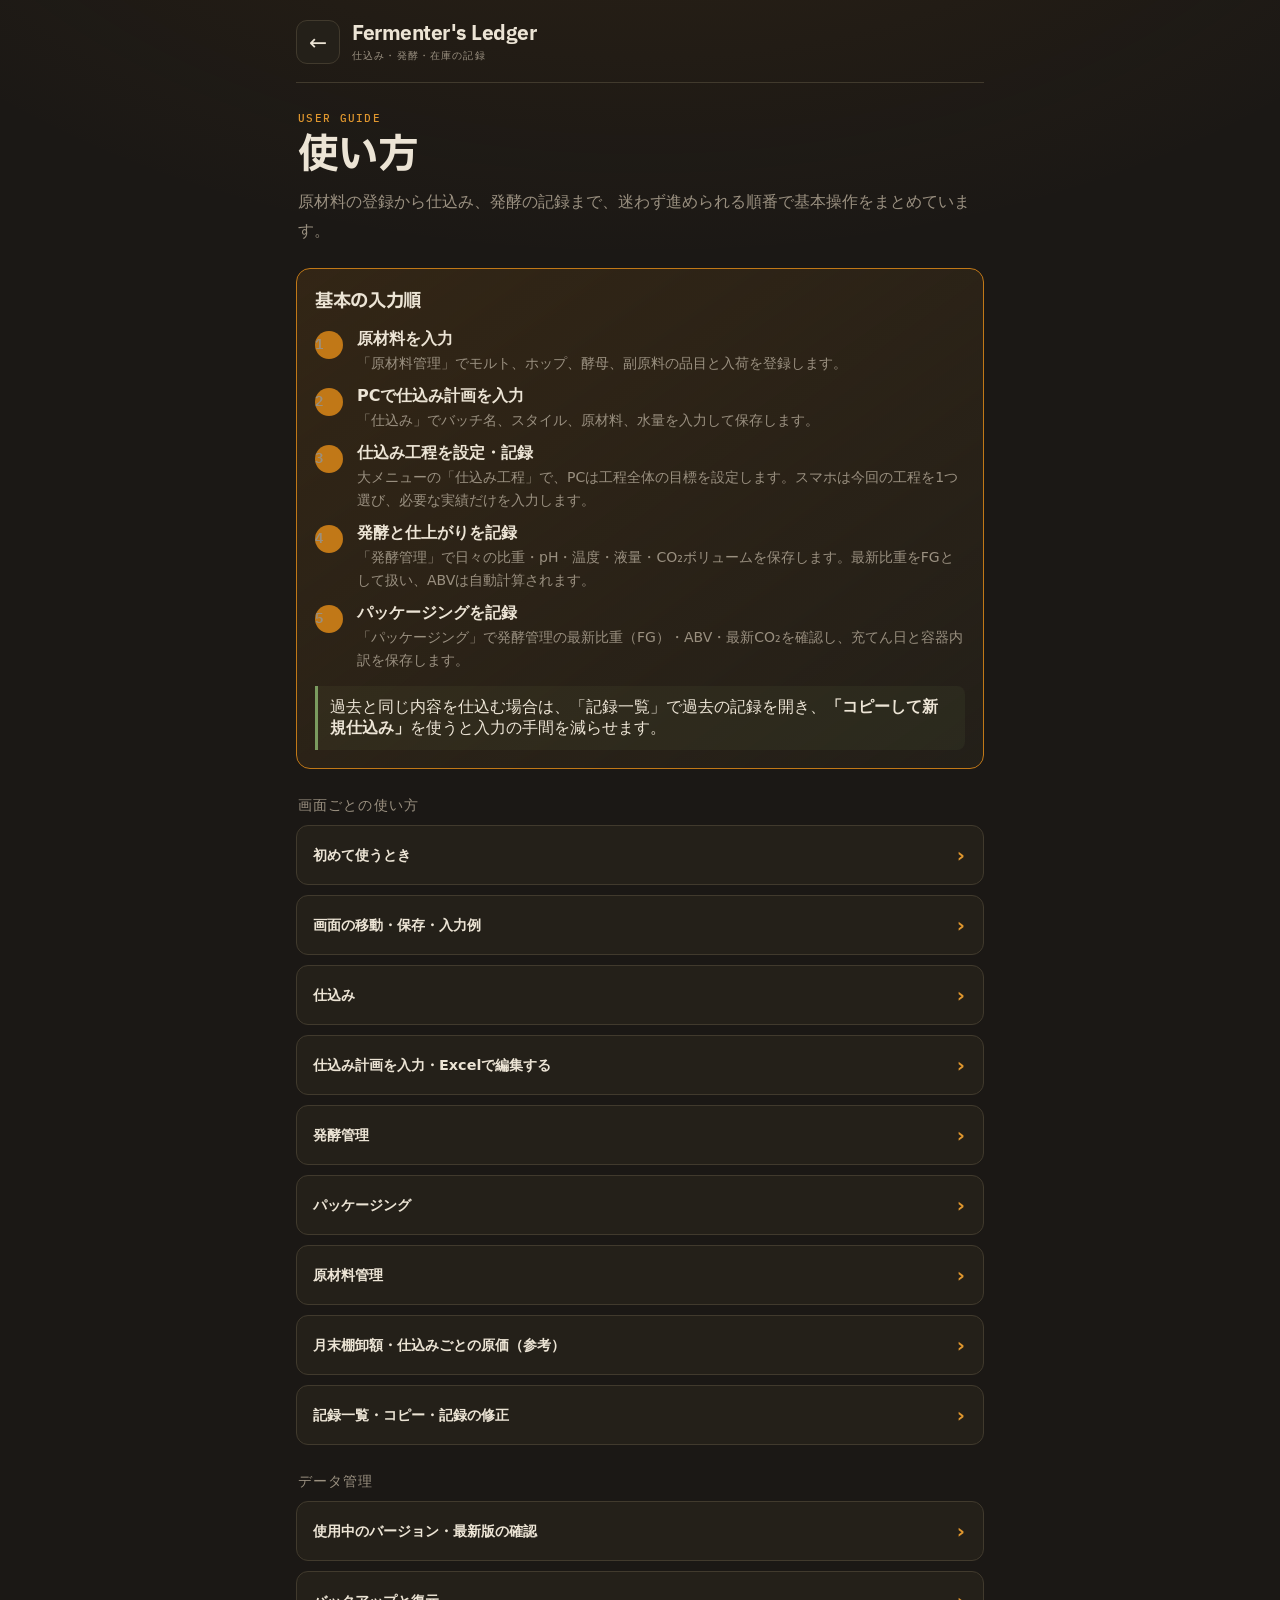
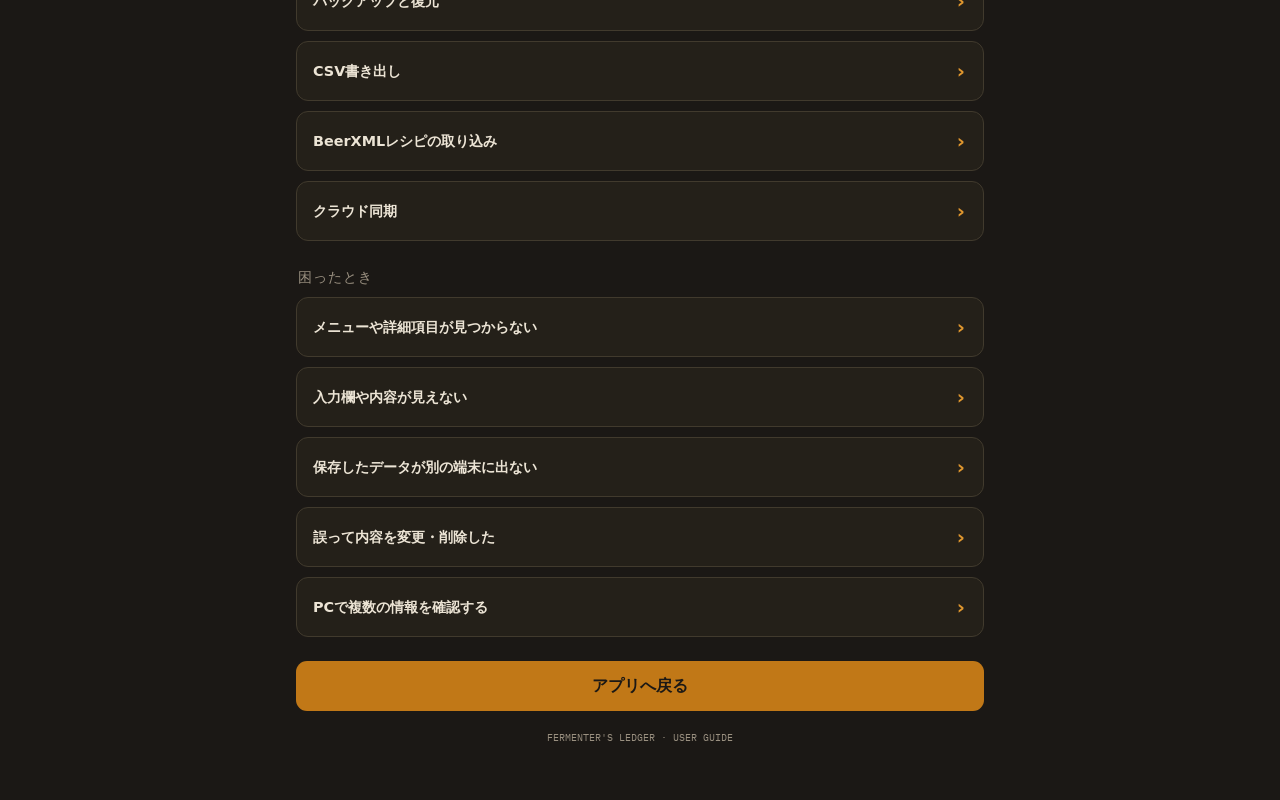
==== help.html @ 010d3d32 "Polish tank status list layout" ====
<!DOCTYPE html>
<html lang="ja">
<head>
<meta charset="UTF-8">
<meta name="viewport" content="width=device-width, initial-scale=1.0, viewport-fit=cover">
<meta name="description" content="Fermenter's Ledgerの使い方">
<meta name="theme-color" content="#1b1815">
<meta name="apple-mobile-web-app-capable" content="yes">
<meta name="apple-mobile-web-app-status-bar-style" content="black-translucent">
<title>使い方｜Fermenter's Ledger</title>
<link rel="manifest" href="manifest.webmanifest">
<link rel="icon" href="app-icon.svg" type="image/svg+xml">
<link rel="preconnect" href="https://fonts.googleapis.com">
<link href="https://fonts.googleapis.com/css2?family=IBM+Plex+Sans+JP:wght@400;500;600;700&family=IBM+Plex+Mono:wght@400;500;600&display=swap" rel="stylesheet">
<style>
:root{--bg:#1b1815;--surface:#242019;--surface-2:#2d2820;--border:#413a2d;--copper:#c17817;--copper-bright:#e0972e;--hop:#7a9b5f;--text:#ece4d5;--muted:#9a9080;}
*{box-sizing:border-box}html{scroll-behavior:smooth;color-scheme:dark}html,body{margin:0;min-height:100%;background:var(--bg);color:var(--text);font-family:'IBM Plex Sans JP',sans-serif;-webkit-font-smoothing:antialiased}body{background:radial-gradient(ellipse 900px 500px at 50% -10%,rgba(193,120,23,.1),transparent),var(--bg)}
.wrap{max-width:720px;margin:0 auto;padding:calc(16px + env(safe-area-inset-top)) 16px calc(56px + env(safe-area-inset-bottom))}
.topbar{display:flex;align-items:center;gap:12px;padding:4px 0 18px;border-bottom:1px solid var(--border)}
.back{width:44px;height:44px;flex:none;border:1px solid var(--border);border-radius:11px;background:var(--surface);color:var(--text);text-decoration:none;font-size:1.35rem;display:flex;align-items:center;justify-content:center}.back:hover{border-color:var(--copper);color:var(--copper-bright)}
.brand{min-width:0}.brand strong{display:block;font:700 1.25rem/1.2 'IBM Plex Sans JP',sans-serif;letter-spacing:-.025em}.brand span{display:block;margin-top:3px;color:var(--muted);font-size:.65rem;letter-spacing:.11em}
.hero{padding:28px 2px 22px}.eyebrow{color:var(--copper-bright);font:500 .68rem 'IBM Plex Mono',monospace;letter-spacing:.12em}.hero h1{margin:8px 0 8px;font:700 clamp(1.8rem,7vw,2.55rem)/1.15 'IBM Plex Sans JP',sans-serif;letter-spacing:-.03em}.hero p{margin:0;color:var(--muted);font-size:.86rem;line-height:1.8}
.quick{margin-bottom:20px;padding:18px;border:1px solid var(--copper);border-radius:14px;background:linear-gradient(145deg,rgba(193,120,23,.14),rgba(36,32,25,.9))}.quick h2{margin:0 0 14px;font:700 1.15rem 'IBM Plex Sans JP',sans-serif;letter-spacing:-.02em}.steps{display:grid;gap:11px}.step{display:grid;grid-template-columns:32px 1fr;gap:10px;align-items:start}.step-num{width:28px;height:28px;border-radius:50%;background:var(--copper);color:var(--bg);font:600 .78rem 'IBM Plex Mono',monospace;display:flex;align-items:center;justify-content:center}.step strong{display:block;font-size:.83rem}.step span{display:block;margin-top:2px;color:var(--muted);font-size:.74rem;line-height:1.65}
.section-label{margin:28px 2px 10px;color:var(--muted);font-size:.7rem;letter-spacing:.08em}
details{margin-bottom:10px;border:1px solid var(--border);border-radius:12px;background:var(--surface);overflow:hidden}summary{min-height:58px;padding:14px 48px 14px 16px;position:relative;cursor:pointer;list-style:none;font-weight:600;font-size:.9rem;display:flex;align-items:center}summary::-webkit-details-marker{display:none}summary::after{content:'›';position:absolute;right:18px;color:var(--copper-bright);font-size:1.25rem;transition:transform .15s}details[open] summary::after{transform:rotate(90deg)}details[open] summary{border-bottom:1px solid var(--border);background:var(--surface-2)}
.content{padding:16px;color:var(--muted);font-size:.79rem;line-height:1.85}.content p{margin:0 0 12px}.content p:last-child{margin-bottom:0}.content ol,.content ul{margin:0;padding-left:1.35rem}.content li+li{margin-top:7px}.content strong{color:var(--text);font-weight:500}.note{margin-top:14px;padding:11px 12px;border-left:3px solid var(--hop);border-radius:0 8px 8px 0;background:rgba(122,155,95,.08)}
.faq-q{color:var(--text);font-weight:500}.home{margin-top:24px;min-height:50px;border-radius:11px;background:var(--copper);color:var(--bg);font-weight:600;text-decoration:none;display:flex;align-items:center;justify-content:center}.home:hover{background:var(--copper-bright)}
.footer{margin-top:20px;text-align:center;color:var(--muted);font:.64rem 'IBM Plex Mono',monospace}
body.embedded .topbar,body.embedded .home,body.embedded .footer{display:none}
body.embedded .wrap{padding-top:18px}
html.embedded{scrollbar-width:none}
html.embedded::-webkit-scrollbar{display:none}
a:focus-visible,summary:focus-visible{outline:3px solid rgba(240,173,78,.55);outline-offset:2px}@media(max-width:480px){.wrap{padding-left:13px;padding-right:13px}.hero{padding-top:23px}.content{font-size:.78rem}}
</style>
<style>
body{font-family:system-ui,-apple-system,BlinkMacSystemFont,"Segoe UI",sans-serif;}
.content{font-size:1rem;line-height:1.8;}.hero p,.step strong{font-size:1rem;}.step span{font-size:.875rem;}.section-label{font-size:.875rem;}
@media(max-width:480px){.content{font-size:1rem;}}
</style>
</head>
<body>
<main class="wrap">
  <header class="topbar">
    <a class="back" href="./" aria-label="アプリへ戻る">←</a>
    <div class="brand"><strong>Fermenter's Ledger</strong><span>仕込み・発酵・在庫の記録</span></div>
  </header>

  <section class="hero">
    <div class="eyebrow">USER GUIDE</div>
    <h1>使い方</h1>
    <p>原材料の登録から仕込み、発酵の記録まで、迷わず進められる順番で基本操作をまとめています。</p>
  </section>

  <section class="quick" aria-labelledby="quick-title">
    <h2 id="quick-title">基本の入力順</h2>
    <div class="steps">
      <div class="step"><span class="step-num">1</span><div><strong>原材料を入力</strong><span>「原材料管理」でモルト、ホップ、酵母、副原料の品目と入荷を登録します。</span></div></div>
      <div class="step"><span class="step-num">2</span><div><strong>PCで仕込み計画を入力</strong><span>「仕込み」でバッチ名、スタイル、原材料、水量を入力して保存します。</span></div></div>
      <div class="step"><span class="step-num">3</span><div><strong>仕込み工程を設定・記録</strong><span>大メニューの「仕込み工程」で、PCは工程全体の目標を設定します。スマホは今回の工程を1つ選び、必要な実績だけを入力します。</span></div></div>
      <div class="step"><span class="step-num">4</span><div><strong>発酵と仕上がりを記録</strong><span>「発酵管理」で日々の比重・pH・温度・液量・CO₂ボリュームを保存します。最新比重をFGとして扱い、ABVは自動計算されます。</span></div></div>
      <div class="step"><span class="step-num">5</span><div><strong>パッケージングを記録</strong><span>「パッケージング」で発酵管理の最新比重（FG）・ABV・最新CO₂を確認し、充てん日と容器内訳を保存します。</span></div></div>
    </div>
    <div class="note">過去と同じ内容を仕込む場合は、「記録一覧」で過去の記録を開き、<strong>「コピーして新規仕込み」</strong>を使うと入力の手間を減らせます。</div>
  </section>

  <div class="section-label">画面ごとの使い方</div>
  <details>
    <summary>初めて使うとき</summary>
    <div class="content"><p>仕込みと原材料がどちらも未登録の場合、最初の原材料管理画面に「仕込みを登録する／原材料を登録する／BeerXMLを取り込む」の案内を表示します。「原材料を登録する」を選んだら、モルト・ホップなどの分類を開き、品目を追加してください。</p><p>案内を閉じた後も、仕込みタブ・原材料管理・☰メニューから同じ操作ができます。案内の表示設定はこのブラウザーだけに保存します。最初の画面は原材料管理です。</p><div class="note">在庫と連携した仕込みを保存するだけでは、在庫は減りません。「在庫から消費を記録」で使用量を差し引きます。</div></div>
  </details>
  <details>
    <summary>画面の移動・保存・入力例</summary>
    <div class="content"><p>画面上部に現在の画面名を表示します。スマホでは下部タブから移動し、PCでは上部タブを使います。原材料管理の「表示する内容」から、品目別・在庫一覧・受払一覧を選びます。品目別は4分類の表を開いた状態で表示します。</p><p>仕込み計画は「保存」で確定します。発酵とパッケージングはそれぞれの専用画面で保存します。入力を変更したときだけ上部に未保存の案内を表示します。端末への保存とクラウド同期は別なので、☰の同期状態も確認してください。</p><p>数値欄の灰色表示は入力例です。直接入力するか、＋／−で調整してください。項目名と単位を確認し、必要に応じてキーボードを閉じて操作してください。</p></div>
  </details>
  <details>
    <summary>仕込み</summary>
    <div class="content"><p><strong>基本メニュー：</strong>「原材料管理・仕込み・仕込み工程・発酵管理・記録一覧」の5つです。「パッケージング」は、☰→「表示するメニュー」で必要なときだけ追加できます。表示設定はブラウザーごとに記憶します。</p></div>
    <div class="content"><p><strong>計画と現場入力を分離：</strong>「仕込み」ではバッチの基本情報、原材料、水量を入力します。工程目標と現場の実績は、保存後に大メニューの「仕込み工程」で管理します。</p></div>
    <div class="content">
      <ol><li>画面上部の「バッチ名」を入力します。その下に仕込み計画が直接表示されます。</li><li>「仕込み計画」で、スタイル、日付、担当者、設備、仕上がり目標、水量、モルト、ホップ、酵母、副原料の順に入力します。バッチ番号は「履歴から採番」で次の番号を入れた後、自由に修正できます。</li><li>最下段の「保存」を押します。</li><li>大メニューの「仕込み工程」を開き、保存した仕込みを選んで工程目標と実績を管理します。</li></ol>
      <div class="note">灰色の数値は入力例です。＋／−を押すと、その数値を起点に増減します。直接入力すると入力例は消えます。</div>
      <p><strong>スタイルの参考値：</strong>スタイルを一覧から選ぶと、日本地ビール協会の2024年4月ガイドラインにあるOG・FG・ABV・IBU・SRMの範囲を表示します。その直下に今回の目標OG・FG・ABV・IBU・SRMが並びます。参考範囲が入力欄を自動変更することはありません。スタイルの説明と公式ガイドへのリンクは、参考値の横にある「?」を押すと表示されます。</p><p><strong>入力のクリア：</strong>「今回の目標以下をクリア」は、選択中のスタイルとバッチ名を残し、今回の目標・実績・設備・水量・原材料の入力を空にします。保存前であれば、直後に表示される「クリアを取り消す」で元へ戻せます。クリア後に別の入力を始めると、取り消しはできなくなります。</p><p><strong>目標値：</strong>目標ABVは目標OGと目標FGから、目標IBUはホップの重さ・α酸・投入時期・予定仕込み量・目標OGから自動計算します。IBUはTinseth式による概算です。目標SRMはSRM 1〜40から選ぶか、自由入力できます。</p>
    </div>
  </details>
  <details>
    <summary>仕込み計画を入力・Excelで編集する</summary>
    <div class="content"><p><strong>予定量の単位：</strong>モルトは「重さ（kg）」、ホップと副原料は「重さ（g）」へ数字だけ入力します。別の単位を選ぶ欄はありません。酵母の使用量もgです。</p></div>
    <div class="content"><ol><li>「仕込み」を開き、バッチ名とその下に直接表示される仕込み計画を入力して保存します。既存記録は、記録一覧→対象バッチ→「編集」から開きます。</li><li>PCで「仕込み工程」を開き、対象バッチを選びます。糖化温度・糖化時間・煮沸時間などの工程目標を入力します。</li><li>必要な工程は「＋ 工程を追加」で増やし、矢印で順番を変更して「工程目標を保存」を押します。</li></ol><p><strong>原材料：</strong>モルト・ホップ・酵母・副原料の順に並べます。PCでは入力欄と操作を横1行にした省スペースの表、スマートフォンでは同じ項目をカードで表示します。在庫選択肢は品目名だけを表示します。酵母の使用量と在庫はg単位で管理します。</p><p><strong>スマホの工程入力：</strong>「仕込み工程」で「今回入力する工程」を1つ選びます。実績入力画面にもその工程の目標を表示し、温度・比重・pH・液量のうち、その工程に対応する項目だけ入力できます。測定日と測定時刻には入力画面を開いた日時が自動で入りますが、実際の測定日時に自由に変更できます。保存すると次の工程の入力画面へ進み、最終工程では閉じます。メモも記録でき、同じ工程を複数回測定できます。</p><p><strong>Excelで編集する：</strong>右上の☰→「仕込み計画（Excel）」から書き出し・読み込みを行います。入力中の仕込み、または前回選択した仕込みの、基本計画・原材料／水・仕込み工程・管理情報の4シートを書き出します。糖化温度・糖化時間・煮沸時間は仕込み工程シートへ入力します。読み込み時は既存記録を上書きせず、新しい仕込みの下書きとして開きます。</p><p><strong>1回目／2回目：</strong>通常は「重さ」「糖化用水」「スパージ水」だけを表示します。同じ発酵タンクへまとめるため2回に分けて仕込むときだけ、「2回に分けて仕込み」をオンにして1回目・2回目の欄を表示します。</p><p><strong>保存後：</strong>記録詳細の「保存した仕込み計画を見る」で確認できます。計画・工程目標・工程実績はJSONバックアップとクラウド同期に含まれます。</p></div>
  </details>
  <details>
    <summary>発酵管理</summary>
    <div class="content"><p>画面上部の「対象バッチ」で仕込みを選ぶと、仕込み計画のタンク名を表示します。「＋ 測定を追加」から、日々の比重・pH・温度・液量（L）・CO₂ボリュームを測定日ごとに追加します。測定履歴は「新しい日付が上」「古い日付が上」を選択でき、初期値は新しい日付が上です。PCでは要約と測定履歴を横1行の一覧表として表示します。最初の測定日が発酵開始日になり、最新の比重をFGとして扱います。ABVはOGと最新比重から自動計算され、FG・ABV・最新CO₂はパッケージング画面へ引き継がれます。</p><p><strong>発酵タンクステータス：</strong>FV1〜FV8は最初から表示され、任意名のタンクも追加できます。水洗い・アルカリ洗浄・リンス・殺菌について、完了、日付、担当者を入力します。殺菌は「熱湯」「殺菌剤」を選びます。4工程がすべて揃ったタンクだけが自動で「充てん可能」になります。操作後は「タンク状態を保存」を押してください。</p><div class="note">温度・比重・pH・液量・CO₂ボリュームは、数値の左右にある＋／−で調整できます。ボタンを押し続けると連続して変化します。最後に「発酵記録を保存する」を押してください。</div></div>
  </details>
  <details>
    <summary>パッケージング</summary>
    <div class="content"><p>☰→「表示するメニュー」でパッケージングを表示します。対象バッチを選ぶと、<strong>発酵管理からの参照値</strong>として搬出元タンクとその状態、FG・ABV・CO₂ボリュームを読み取り専用で表示します。</p><p>パッケージング日と、瓶・缶・樽などの容器サイズ・数量を入力します。PCでは容器1種類を横1行の一覧表にし、行ごとの充てん量（L）も自動表示します。スマートフォンでは同じ項目を押しやすいカードで表示します。合計容量と欠減・移出を除いた量も自動計算されます。FGなどを直す場合は発酵管理へ戻って修正してください。</p></div>
  </details>
  <details>
    <summary>原材料管理</summary>
    <div class="content">
      <p>アプリを開いたとき最初に表示される画面です。モルト、ホップ、酵母、副原料の4分類をアイコン付きで管理します。酵母在庫の単位はgに固定しています。</p>
      <ol><li>管理したい分類を押して開きます。</li><li>「品目を追加」から原材料名と単位を登録します。メーカー・ロット番号は任意です。</li><li>「＋ 入荷を記録」で入荷日、数量、仕入れ先、金額を入力します。仕込みで使った量は仕込み側で在庫連携して記録します。</li></ol>
      <p><strong>メーカー・ロット：</strong>同じ原材料でもメーカーやロットが違う場合は別品目を登録します。仕込みの在庫選択肢は見やすさを優先して品目名だけを表示します。「メーカー・ロット」ボタンでは、その品目全体の情報を訂正できます。異なるロットの追加や分割には使わないでください。</p>
      <p><strong>表示切り替え：</strong>「表示する内容」から、品目別・在庫一覧・受払一覧を1つ選びます。品目別も4分類の中を表形式で表示し、PCでは横幅を使って一覧できます。スマートフォンでは表を横にスクロールできます。</p><p><strong>並び順：</strong>品目別・在庫一覧・仕込みの在庫選択肢は使用頻度順が基本です。「在庫から消費を記録」済みの異なる仕込み数で数えます。「名前順」への切り替えもできます。受払一覧は日付順のままです。</p>
      <p><strong>入荷の訂正：</strong>受払一覧の「入荷を訂正」、または品目の「履歴を見る」→「訂正」から、日付・数量・仕入れ先・金額を直せます。理由を入力し、現在庫の変化を確認して保存してください。訂正前後の内容は履歴に残ります。消費や棚卸調整の記録自体は変更しません。過去の数量を直すと現在庫も変わり、マイナスになる場合は警告します。</p>
      <p>帳簿を書き出す場合は、右上の☰メニューから<strong>「データの書き出し」→「帳簿データ（原材料受渡簿CSV）」</strong>を押します。</p>
      <p><strong>在庫一覧：</strong>原材料画面の「在庫一覧」で全品目の現在庫を確認できます。分類・品目名で絞り込めます。PCでは横幅を広く使い、スマートフォンでは表を横にスクロールできます。</p>
      <p><strong>受払一覧：</strong>入荷・消費・棚卸調整を日付順に表示します。分類・品目名・期間で絞り込めます。残高は品目ごとに期間前の履歴も含めて計算します。同日の表示順は入荷→消費→調整です。</p>
      <p><strong>棚卸調整：</strong>品目または在庫一覧の「棚卸調整」を押し、現在の実在庫と理由を入力します。「調整前 → 実在庫」と差分を確認して保存します。0への調整も可能です。現在の理論在庫との差分だけを本日付で記録し、元の入荷・消費・仕込み記録は変更しません。</p>
      <div class="note">棚卸調整は履歴として残り、クラウド同期・JSONバックアップ・CSVにも含まれます。誤った調整は、正しい実在庫で再度調整してください。過去日付の棚卸調整は対象外です。月末の参考金額は「原材料管理 → 月末棚卸額（参考）」で確認・保存できます。自動保存を有効にした場合は、翌月以降のアプリ起動時などに未保存月を集計します。アプリを閉じたままの定時保存ではありません。後から古い入荷や消費を変更すると現在庫は再計算されますが、保存済みの月末結果は書き換わりません。</div>
    </div>
  </details>
  <details>
    <summary>月末棚卸額・仕込みごとの原価（参考）</summary>
    <div class="content">
      <p><strong>月末棚卸額：</strong>「原材料管理」の在庫表示の下にある「月末棚卸額（参考）」を開き、対象月を選びます。当月は今日までの途中経過です。月末を過ぎた月は、理由を入力して「月末結果を保存」を押します。「保存済みの結果」から過去の保存版を選べます。訂正後の再計算は別の版として保存し、古い結果は残します。</p>
      <p><strong>計算方法：</strong>入荷のたびに（残っている在庫の金額＋今回の入荷金額）÷（残量＋入荷数量）で平均単価を更新します。消費・棚卸増減には、その時点の単価を使います。同日は入荷→消費→棚卸調整の順です。例：10kgを1,000円で入荷し5kg消費、次に10kgを2,000円で入荷すると、残り15kgの単価は約166.67円/kgです。</p>
      <p>金額未入力・不正日付・在庫不足は<strong>未計算</strong>とし、計算できる分だけを小計表示します。0円は金額未入力とは区別します。入荷金額の税込・税抜は自動変換せず、入力額をそのまま使います。会社の会計方法に基づく確定額や、申告書の金額ではありません。</p>
      <p><strong>自動保存：</strong>チェックを有効にした月分から、翌月以降にアプリを開いたときに未保存の月末結果をまとめて作成します。アプリを閉じたまま月末に処理するサーバー機能ではありません。未計算の項目も含めた「要確認」の記録です。起動時点の履歴を使うため、未入力・削除・訂正があると当時の実在庫と異なる場合があります。</p>
      <p><strong>原材料費：</strong>「記録一覧」→仕込みを選択→「原価（参考）」で、在庫消費の数量と消費時点の単価を確認します。未連携・未消費・レシピとの数量不一致は未確定です。原材料費の表示は、後の入荷訂正で再計算されます。</p>
      <p><strong>その他の原価：</strong>同じ画面の「その他の原価を入力・訂正」から、洗浄剤・殺菌剤・ボイラー薬剤・炭酸ガス・水道・電気・燃料・包装費・人件費・水質添加剤などを追加できます。「元の金額 × 割り当てる割合」で、この仕込みに含める額を計算します。例：電気代10,000円の20%＝2,000円。伝票番号と配分の根拠も記録できます。原材料費に含めた費用は重複して追加しないでください。</p>
      <p>複数の仕込みへの割り当ては手動です。同じ請求書の割合が合計100%を超えないよう確認してください。請求書の自動取り込み・全バッチへの自動配分・消耗品在庫の消費処理は行いません。税込・税抜の扱いも原材料費とそろえてください。</p>
      <p><strong>保存と訂正：</strong>費用の入力を確認したらチェックを付け、保存・訂正理由を入力し「内容を確認」→「原価を保存」と進みます。追加費用がない場合も確認チェックを付けられます。金額が空欄の場合は0円とせず未計算とし、確認済みにできません。「行の削除を取り消す」は保存前の削除を戻します。「キャンセル」は編集を破棄します。保存後は変更前後と理由が「その他の原価の変更履歴」に残ります。</p>
      <p><strong>合計の見方：</strong>原材料費・その他の原価・登録範囲の合計を表示します。未計算や未確認がある間は「小計・未確定」です。1Lあたりは登録バッチサイズで割った参考値で、実際の製品歩留まりは反映しません。未登録費用は含まず、会計・申告用の確定原価ではありません。</p>
      <p><strong>原価明細CSV：</strong>☰→「データの書き出し」→「原価明細CSV（全仕込み）」で、原材料・消耗品・手入力費用を1明細ずつ行に分けて出力します。1件だけなら「記録一覧」→対象記録→「原価（参考）」→「この仕込みの原価明細CSV」です。消耗品は保存時の単価・使用量・参考額、手入力費用は元の金額・配分率・参考額を別々の列で確認できます。原材料は消費時点の移動平均単価を使い、未計算は金額を空欄にして理由を表示します。合計額は重複集計を避けるため明細に繰り返さず、従来の「仕込み別原価参考額CSV」で確認してください。原材料の明細ごとの丸めにより合計CSVと端数差が出る場合があります。これは参考資料で、バックアップや申告書の代わりではありません。</p>
      <p><strong>コピーと原価CSV：</strong>仕込みをコピーした場合、その他の原価とその履歴は引き継がず、未入力から始めます。☰→「データの書き出し」→「仕込み別原価参考額CSV」で、各バッチの原材料費・その他の原価・計算状態・費用明細・訂正履歴を書き出せます。費用データもJSONバックアップ・クラウド同期の対象です。旧版で編集すると新しい費用項目が失われる場合があるため、全端末をv79以降に更新してください。</p>
      <p><strong>保存・書き出し：</strong>保存結果はJSONバックアップとクラウド同期に含まれます。使用する全端末をv79以降に更新してください。古いアプリは月末結果を扱えません。CSVは結果を表示した後、☰→「データの書き出し」→「月末棚卸参考額CSV」から書き出せます。明細の参考単価は計算途中では丸めず、参考額は品目ごとに小数第2位で丸めます。</p>
    </div>
  </details>
  <details>
    <summary>記録一覧・コピー・記録の修正</summary>
    <div class="content"><p><strong>記録の検索：</strong>仕込み名・スタイル・日付で検索でき、状態（仕込み中・発酵中・完了）でも絞り込めます。空白で区切った複数語はすべて含む記録を表示します。「絞り込みを解除」で全件に戻ります。詳細から戻ると検索条件と選択位置を維持します。CSVは検索結果に限定せず、全件出力です。</p><p><strong>PCとスマホ：</strong>横幅1000px以上では、仕込み名・状態・日付・OG・FG・ABV・在庫連携・操作を1行にまとめた一覧表で表示します。スマートフォンでは押しやすいカード表示に切り替わります。原材料管理は初回のみ、PCでは「在庫一覧」、スマホでは「品目別」を表示し、その後は選択を記憶します。</p></div>
    <div class="content"><p>保存済みの仕込みが一覧表示されます。進行中の仕込みには<strong>「現在進行中」</strong>のオレンジ色ラベルが付きます。一覧から対象の仕込みを開いて詳細を確認できます。</p><p>対象の記録を開くと、内容の確認・修正、在庫からの消費記録、出荷記録を行えます。「一覧に戻る」を押すと、開いていた記録が<strong>「前回開いた記録」</strong>として選択表示され、その位置へ戻ります。この選択は端末に保存され、次回起動後も記録一覧・発酵管理・パッケージングで同じ記録が選択されます。</p><p>過去と同じものを仕込む場合は、対象の記録にある<strong>「コピーして新規仕込み」</strong>を押します。過去のレシピや工程を引き継ぎます。日付・日々の測定・工程実測・費用などは新しい仕込み用に入力し直し、保存してください。</p></div>
  </details>

  <div class="section-label">データ管理</div>
  <details>
    <summary>使用中のバージョン・最新版の確認</summary>
<div class="content"><p>画面上部の<strong>v105</strong>のような番号が、この画面で使用中のバージョンです。通常版・デモ版の両方で表示されます。</p><p>☰メニューの「バージョン」で公開版と比較できます。「最新版を確認」は通信できた時点の公開版を確認します。通信できない場合は最新版とは判定しません。</p><p>新しい版がある場合は、入力中の内容を保存してから再読み込みしてください。自動で画面を再読み込みすることはありません。PCとスマートフォンの両方で番号を確認してください。</p></div>
  </details>
  <details>
    <summary>バックアップと復元</summary>
    <div class="content">
      <p>右上の☰からデータ管理を開きます。</p>
      <ul><li><strong>バックアップを書き出す：</strong>仕込み記録と原材料受渡簿をJSONファイルへ保存します。</li><li><strong>バックアップを読み込む：</strong>以前に書き出したJSONファイルから復元します。</li><li><strong>自動バックアップから復元：</strong>保存時に作成された直近7日分の端末内バックアップから戻します。</li></ul>
      <div class="note">復元すると現在の内容が上書きされます。重要な変更前には、先にバックアップを書き出してください。</div>
    </div>
  </details>
  <details>
    <summary>CSV書き出し</summary>
    <div class="content"><p>☰→「データの書き出し」を押すと、専用の選択画面が開きます。「仕込み・原材料」「棚卸・原価（参考額）」「出荷」の3つに分類しています。×または「メニューに戻る」で元のメニューへ戻れます。</p><p>棚卸・原価の欄には「月末棚卸参考額CSV」「仕込み別原価参考額CSV」「原価明細CSV（全仕込み）」があります。「工程実測記録CSV」は仕込み・原材料の欄です。月末棚卸は先に原材料管理で対象月の結果を表示してください。</p><p>CSVは確認・集計用です。アプリへ復元するための保存にはJSONバックアップを使います。画面の絞り込み条件はCSVには適用されません。</p></div>
    <div class="content"><ul><li><strong>仕込み記録CSV（Excel用）：</strong>仕込み記録の一覧</li><li><strong>出荷記録CSV（課税移出）：</strong>出荷明細</li><li><strong>課税移出 月次集計CSV：</strong>月ごとの集計</li><li><strong>原材料受渡簿CSV：</strong>原材料の入荷・消費・棚卸調整の全履歴。画面の絞り込み条件は適用されません。調整理由・調整時の理論在庫・実在庫・記録日時、メーカー・ロット番号、訂正履歴（JSON形式）も含まれます。訂正は同じ入荷記録に反映され、入荷数量を二重計上しません。</li></ul></div>
  </details>
  <details>
    <summary>BeerXMLレシピの取り込み</summary>
    <div class="content"><p>☰メニューの「レシピを取り込む（BeerXML）」からXMLファイルを選びます。Brewer's Friendでは、レシピ画面の「Export」から「BeerXML」を選んでファイルを用意できます。取り込み後は内容を確認して保存してください。</p></div>
  </details>
  <details>
    <summary>クラウド同期</summary>
    <div class="content"><p>クラウド接続の設定が完了している場合、☰メニューの「クラウド同期の設定・状態確認」からログインできます。記録はまず端末内に保存され、接続中はクラウドにも同期されます。</p><p>PCとスマートフォンでは、同じログイン情報を使用してください。未設定または通信できない場合は端末内保存のみになります。</p><div class="note"><strong>「選択が必要」</strong>は、PCとスマートフォンの両方で同じデータが変更された状態です。自動上書きを防ぐため同期が一時停止しています。「今すぐ同期」を押し、クラウド版を取り込むか、この端末の内容を残すか選んでください。</div></div>
  </details>

  <div class="section-label">困ったとき</div>
  <details>
    <summary>メニューや詳細項目が見つからない</summary>
    <div class="content"><p>基本メニューは「原材料管理・仕込み・仕込み工程・発酵管理・記録一覧」です。パッケージングは、☰ →「表示するメニュー」で追加してください。</p><p>基本情報・原材料・水量は「仕込み」、工程目標と仕込み中の実績は「仕込み工程」、日々の比重・pH・温度・液量・CO₂は「発酵管理」にあります。充てん日・容器内訳はパッケージング、追加費用は記録詳細の原価（参考）にあります。</p><p>CSV出力は☰ →「データの書き出し」、ログインは☰ →「クラウド同期の設定・状態確認」です。</p></div>
  </details>
  <details>
    <summary>入力欄や内容が見えない</summary>
    <div class="content"><p>仕込み計画と仕込み工程は別の大メニューです。スマートフォンの仕込み工程では「今回入力する工程」から対象を選び、その工程の入力欄だけを表示します。パッケージングが見えない場合は、☰ →「表示するメニュー」で表示してください。</p></div>
  </details>
  <details>
    <summary>保存したデータが別の端末に出ない</summary>
    <div class="content"><p>☰メニューでクラウド同期の状態を確認してください。未設定の場合、データは操作中の端末だけに保存されています。クラウド同期を使わない場合は、一方の端末でバックアップを書き出し、もう一方で読み込めます。</p></div>
  </details>
  <details>
    <summary>誤って内容を変更・削除した</summary>
    <div class="content"><p>入荷・消費・品目・仕込み・出荷ロットを誤って削除した直後は、☰メニューの「直前の削除を取り消す（この端末）」を押してください。直前の1操作だけが対象で、ブラウザーを閉じても退避情報はこの端末に残ります。</p><p>削除後に別の保存・クラウド取り込みがある場合は、後からの変更を守るため自動では戻しません。削除前のデータを書き出して確認できます。未保存の仕込みは保存またはキャンセルしてから操作してください。</p><p>それ以前の状態に戻す場合は「自動バックアップから復元」を確認してください。復元前の現在データも必要なら、先にバックアップを書き出してください。</p></div>
  </details>

  <details>
    <summary>PCで複数の情報を確認する</summary>
    <div class="content"><p>広いPC画面では、仕込み計画と仕込み工程を別画面の一覧表として表示します。発酵管理は、測定日・比重・pH・温度・液量・CO₂ボリューム・削除を1行で表示します。パッケージングも全幅の一覧表で、容器形態・サイズ・本数・充てん量を1行に表示します。スマートフォンの仕込み工程は全工程を縦に並べず、選択した1工程だけを入力します。</p></div>
  </details>
  <a class="home" href="./">アプリへ戻る</a>
  <div class="footer">FERMENTER'S LEDGER · USER GUIDE</div>
</main>
<script>
if(new URLSearchParams(location.search).get('embedded') === '1'){
  document.documentElement.classList.add('embedded');
  document.body.classList.add('embedded');
}
</script>
</body>
</html>
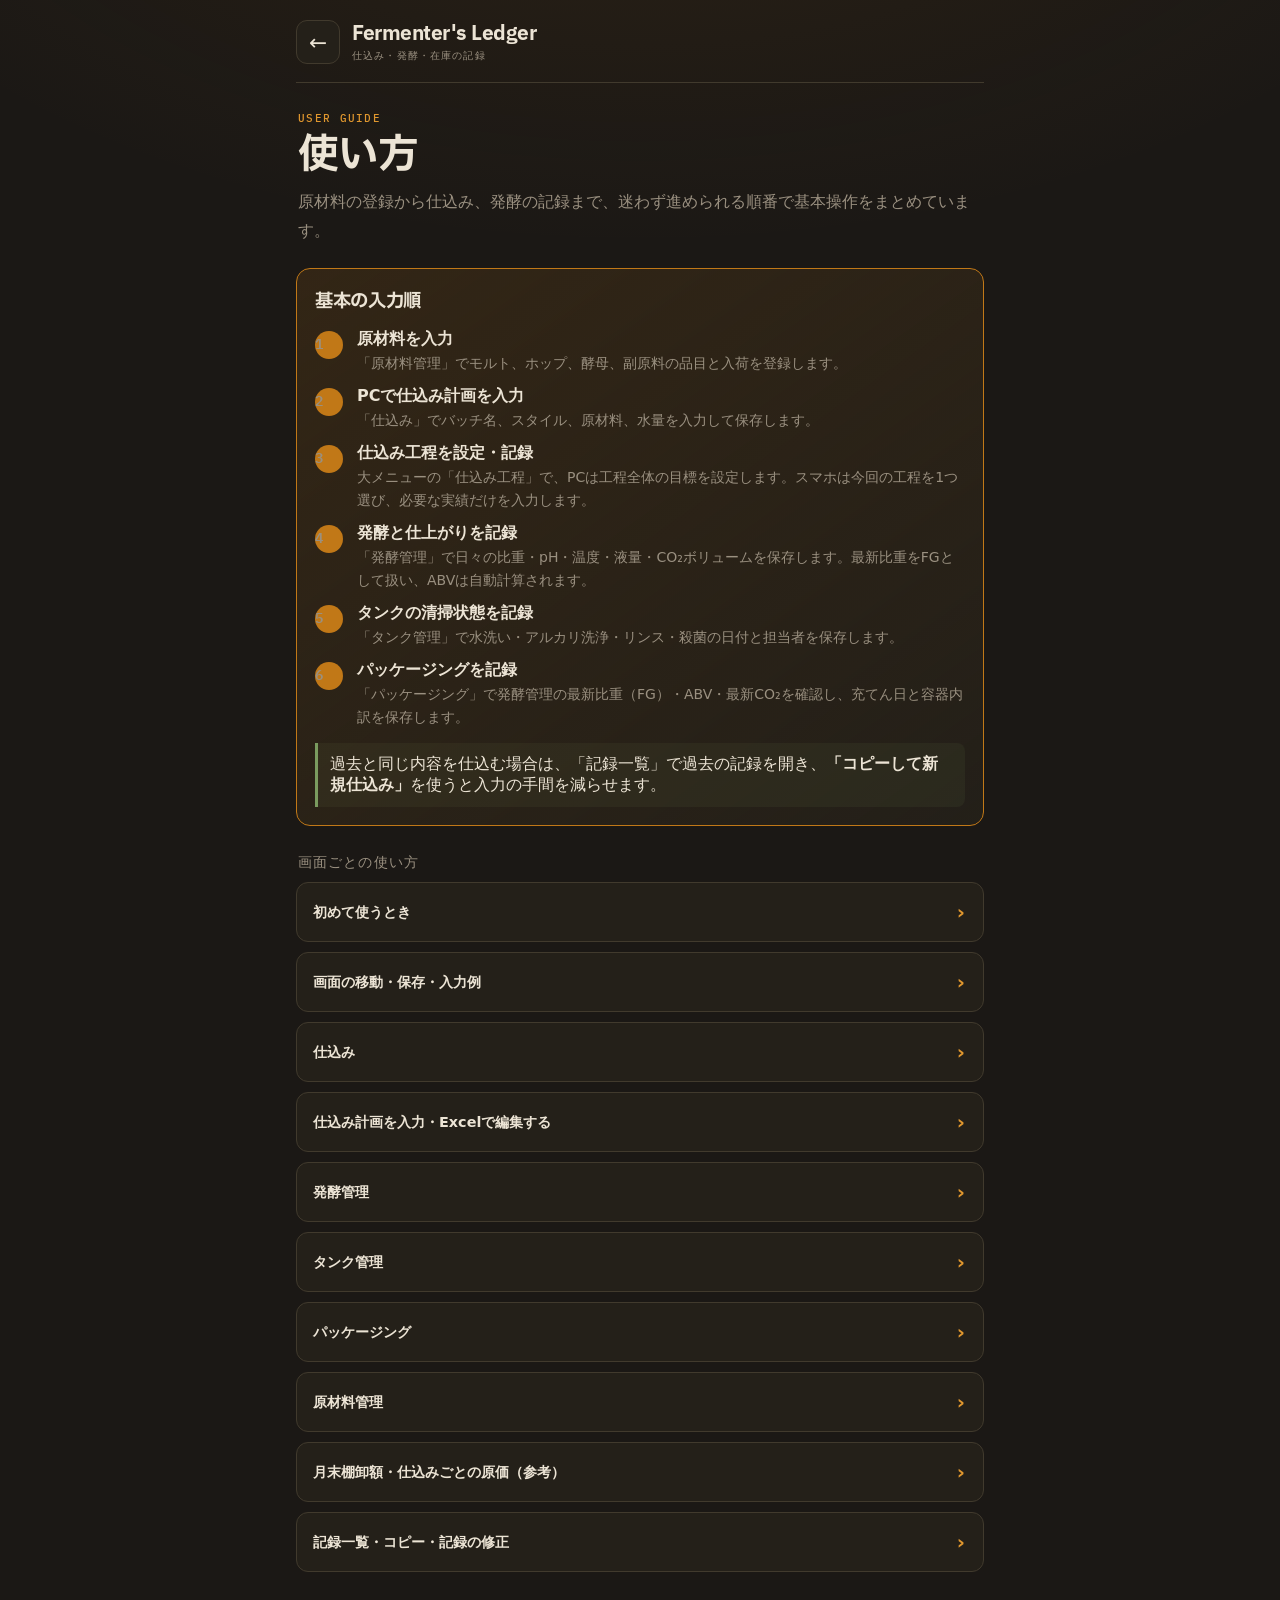
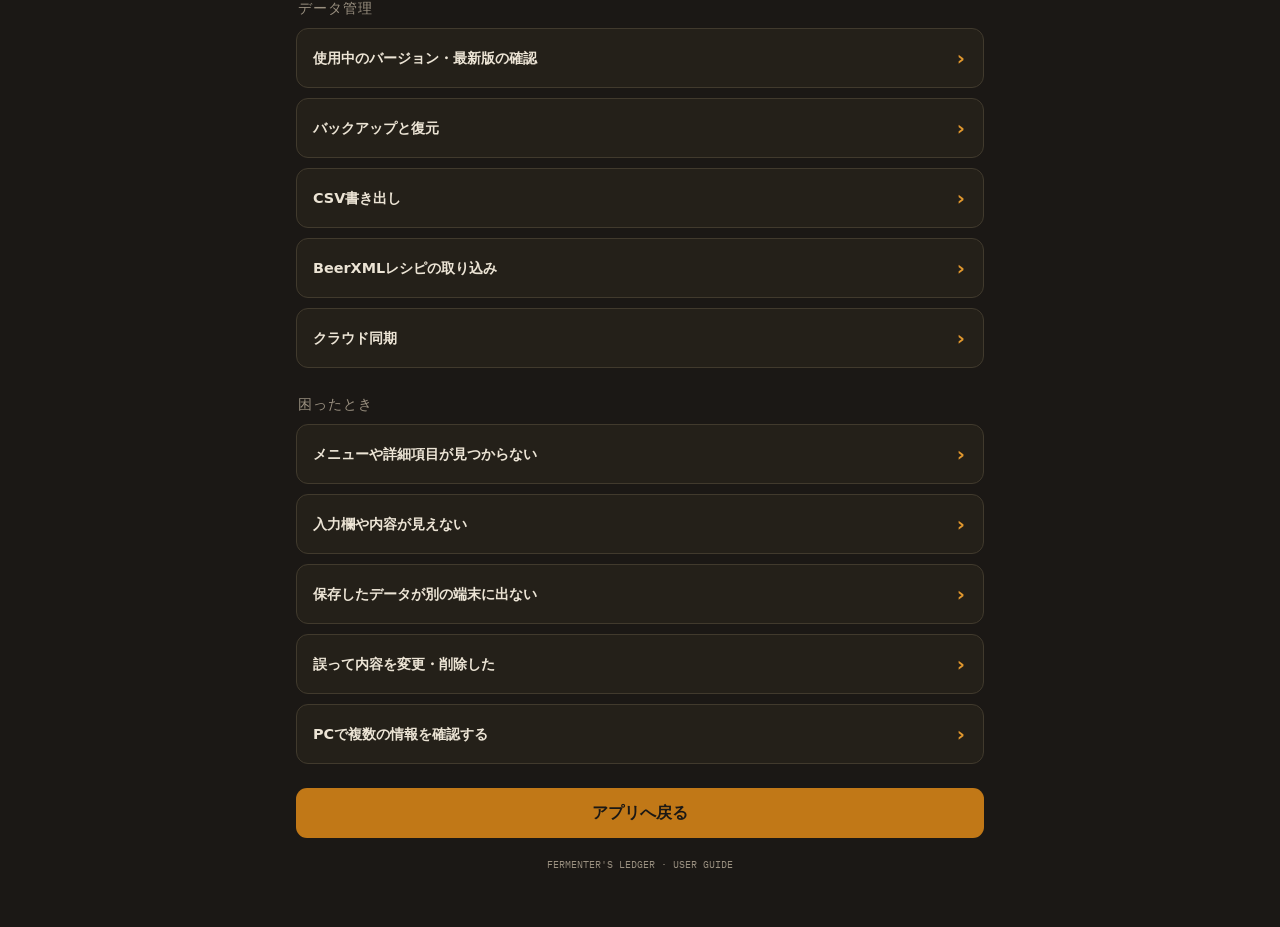
==== commit e7bc6c0c: "Move tank cleaning to separate menu" ====
--- a/help.html
+++ b/help.html
@@ -58,7 +58,8 @@
       <div class="step"><span class="step-num">2</span><div><strong>PCで仕込み計画を入力</strong><span>「仕込み」でバッチ名、スタイル、原材料、水量を入力して保存します。</span></div></div>
       <div class="step"><span class="step-num">3</span><div><strong>仕込み工程を設定・記録</strong><span>大メニューの「仕込み工程」で、PCは工程全体の目標を設定します。スマホは今回の工程を1つ選び、必要な実績だけを入力します。</span></div></div>
       <div class="step"><span class="step-num">4</span><div><strong>発酵と仕上がりを記録</strong><span>「発酵管理」で日々の比重・pH・温度・液量・CO₂ボリュームを保存します。最新比重をFGとして扱い、ABVは自動計算されます。</span></div></div>
-      <div class="step"><span class="step-num">5</span><div><strong>パッケージングを記録</strong><span>「パッケージング」で発酵管理の最新比重（FG）・ABV・最新CO₂を確認し、充てん日と容器内訳を保存します。</span></div></div>
+      <div class="step"><span class="step-num">5</span><div><strong>タンクの清掃状態を記録</strong><span>「タンク管理」で水洗い・アルカリ洗浄・リンス・殺菌の日付と担当者を保存します。</span></div></div>
+      <div class="step"><span class="step-num">6</span><div><strong>パッケージングを記録</strong><span>「パッケージング」で発酵管理の最新比重（FG）・ABV・最新CO₂を確認し、充てん日と容器内訳を保存します。</span></div></div>
     </div>
     <div class="note">過去と同じ内容を仕込む場合は、「記録一覧」で過去の記録を開き、<strong>「コピーして新規仕込み」</strong>を使うと入力の手間を減らせます。</div>
   </section>
@@ -74,7 +75,7 @@
   </details>
   <details>
     <summary>仕込み</summary>
-    <div class="content"><p><strong>基本メニュー：</strong>「原材料管理・仕込み・仕込み工程・発酵管理・記録一覧」の5つです。「パッケージング」は、☰→「表示するメニュー」で必要なときだけ追加できます。表示設定はブラウザーごとに記憶します。</p></div>
+    <div class="content"><p><strong>基本メニュー：</strong>「原材料管理・仕込み・仕込み工程・発酵管理・タンク管理・記録一覧」の6つです。「パッケージング」は、☰→「表示するメニュー」で必要なときだけ追加できます。表示設定はブラウザーごとに記憶します。</p></div>
     <div class="content"><p><strong>計画と現場入力を分離：</strong>「仕込み」ではバッチの基本情報、原材料、水量を入力します。工程目標と現場の実績は、保存後に大メニューの「仕込み工程」で管理します。</p></div>
     <div class="content">
       <ol><li>画面上部の「バッチ名」を入力します。その下に仕込み計画が直接表示されます。</li><li>「仕込み計画」で、スタイル、日付、担当者、設備、仕上がり目標、水量、モルト、ホップ、酵母、副原料の順に入力します。バッチ番号は「履歴から採番」で次の番号を入れた後、自由に修正できます。</li><li>最下段の「保存」を押します。</li><li>大メニューの「仕込み工程」を開き、保存した仕込みを選んで工程目標と実績を管理します。</li></ol>
@@ -89,7 +90,12 @@
   </details>
   <details>
     <summary>発酵管理</summary>
-    <div class="content"><p>画面上部の「対象バッチ」で仕込みを選ぶと、仕込み計画のタンク名を表示します。「＋ 測定を追加」から、日々の比重・pH・温度・液量（L）・CO₂ボリュームを測定日ごとに追加します。測定履歴は「新しい日付が上」「古い日付が上」を選択でき、初期値は新しい日付が上です。PCでは要約と測定履歴を横1行の一覧表として表示します。最初の測定日が発酵開始日になり、最新の比重をFGとして扱います。ABVはOGと最新比重から自動計算され、FG・ABV・最新CO₂はパッケージング画面へ引き継がれます。</p><p><strong>発酵タンクステータス：</strong>FV1〜FV8は最初から表示され、任意名のタンクも追加できます。水洗い・アルカリ洗浄・リンス・殺菌について、完了、日付、担当者を入力します。殺菌は「熱湯」「殺菌剤」を選びます。4工程がすべて揃ったタンクだけが自動で「充てん可能」になります。操作後は「タンク状態を保存」を押してください。</p><div class="note">温度・比重・pH・液量・CO₂ボリュームは、数値の左右にある＋／−で調整できます。ボタンを押し続けると連続して変化します。最後に「発酵記録を保存する」を押してください。</div></div>
+    <div class="content"><p>画面上部の「対象バッチ」で仕込みを選ぶと、仕込み計画のタンク名を表示します。「＋ 測定を追加」から、日々の比重・pH・温度・液量（L）・CO₂ボリュームを測定日ごとに追加します。測定履歴は「新しい日付が上」「古い日付が上」を選択でき、初期値は新しい日付が上です。PCでは要約と測定履歴を横1行の一覧表として表示します。最初の測定日が発酵開始日になり、最新の比重をFGとして扱います。ABVはOGと最新比重から自動計算され、FG・ABV・最新CO₂はパッケージング画面へ引き継がれます。</p><div class="note">温度・比重・pH・液量・CO₂ボリュームは、数値の左右にある＋／−で調整できます。ボタンを押し続けると連続して変化します。最後に「発酵記録を保存する」を押してください。</div></div>
+  </details>
+
+  <details>
+    <summary>タンク管理</summary>
+    <div class="content"><p>発酵管理とは別に、タンクの清掃・殺菌状態を管理します。FV1〜FV8は最初から表示され、任意名のタンクも追加できます。水洗い・アルカリ洗浄・リンス・殺菌について、完了、日付、担当者を入力します。殺菌は「熱湯」「殺菌剤」を選びます。</p><p>4工程がすべて揃ったタンクだけが自動で「充てん可能」になります。操作後は「タンク状態を保存」を押してください。保存した状態はパッケージングの搬出元タンクにも表示されます。</p></div>
   </details>
   <details>
     <summary>パッケージング</summary>
@@ -136,7 +142,7 @@
   <div class="section-label">データ管理</div>
   <details>
     <summary>使用中のバージョン・最新版の確認</summary>
-<div class="content"><p>画面上部の<strong>v105</strong>のような番号が、この画面で使用中のバージョンです。通常版・デモ版の両方で表示されます。</p><p>☰メニューの「バージョン」で公開版と比較できます。「最新版を確認」は通信できた時点の公開版を確認します。通信できない場合は最新版とは判定しません。</p><p>新しい版がある場合は、入力中の内容を保存してから再読み込みしてください。自動で画面を再読み込みすることはありません。PCとスマートフォンの両方で番号を確認してください。</p></div>
+<div class="content"><p>画面上部の<strong>v107</strong>のような番号が、この画面で使用中のバージョンです。通常版・デモ版の両方で表示されます。</p><p>☰メニューの「バージョン」で公開版と比較できます。「最新版を確認」は通信できた時点の公開版を確認します。通信できない場合は最新版とは判定しません。</p><p>新しい版がある場合は、入力中の内容を保存してから再読み込みしてください。自動で画面を再読み込みすることはありません。PCとスマートフォンの両方で番号を確認してください。</p></div>
   </details>
   <details>
     <summary>バックアップと復元</summary>
@@ -163,11 +169,11 @@
   <div class="section-label">困ったとき</div>
   <details>
     <summary>メニューや詳細項目が見つからない</summary>
-    <div class="content"><p>基本メニューは「原材料管理・仕込み・仕込み工程・発酵管理・記録一覧」です。パッケージングは、☰ →「表示するメニュー」で追加してください。</p><p>基本情報・原材料・水量は「仕込み」、工程目標と仕込み中の実績は「仕込み工程」、日々の比重・pH・温度・液量・CO₂は「発酵管理」にあります。充てん日・容器内訳はパッケージング、追加費用は記録詳細の原価（参考）にあります。</p><p>CSV出力は☰ →「データの書き出し」、ログインは☰ →「クラウド同期の設定・状態確認」です。</p></div>
+    <div class="content"><p>基本メニューは「原材料管理・仕込み・仕込み工程・発酵管理・タンク管理・記録一覧」です。パッケージングは、☰ →「表示するメニュー」で追加してください。</p><p>基本情報・原材料・水量は「仕込み」、工程目標と仕込み中の実績は「仕込み工程」、日々の比重・pH・温度・液量・CO₂は「発酵管理」、清掃・殺菌状態は「タンク管理」にあります。充てん日・容器内訳はパッケージング、追加費用は記録詳細の原価（参考）にあります。</p><p>CSV出力は☰ →「データの書き出し」、ログインは☰ →「クラウド同期の設定・状態確認」です。</p></div>
   </details>
   <details>
     <summary>入力欄や内容が見えない</summary>
-    <div class="content"><p>仕込み計画と仕込み工程は別の大メニューです。スマートフォンの仕込み工程では「今回入力する工程」から対象を選び、その工程の入力欄だけを表示します。パッケージングが見えない場合は、☰ →「表示するメニュー」で表示してください。</p></div>
+    <div class="content"><p>仕込み計画・仕込み工程・発酵管理・タンク管理は別の大メニューです。スマートフォンの仕込み工程では「今回入力する工程」から対象を選び、その工程の入力欄だけを表示します。パッケージングが見えない場合は、☰ →「表示するメニュー」で表示してください。</p></div>
   </details>
   <details>
     <summary>保存したデータが別の端末に出ない</summary>
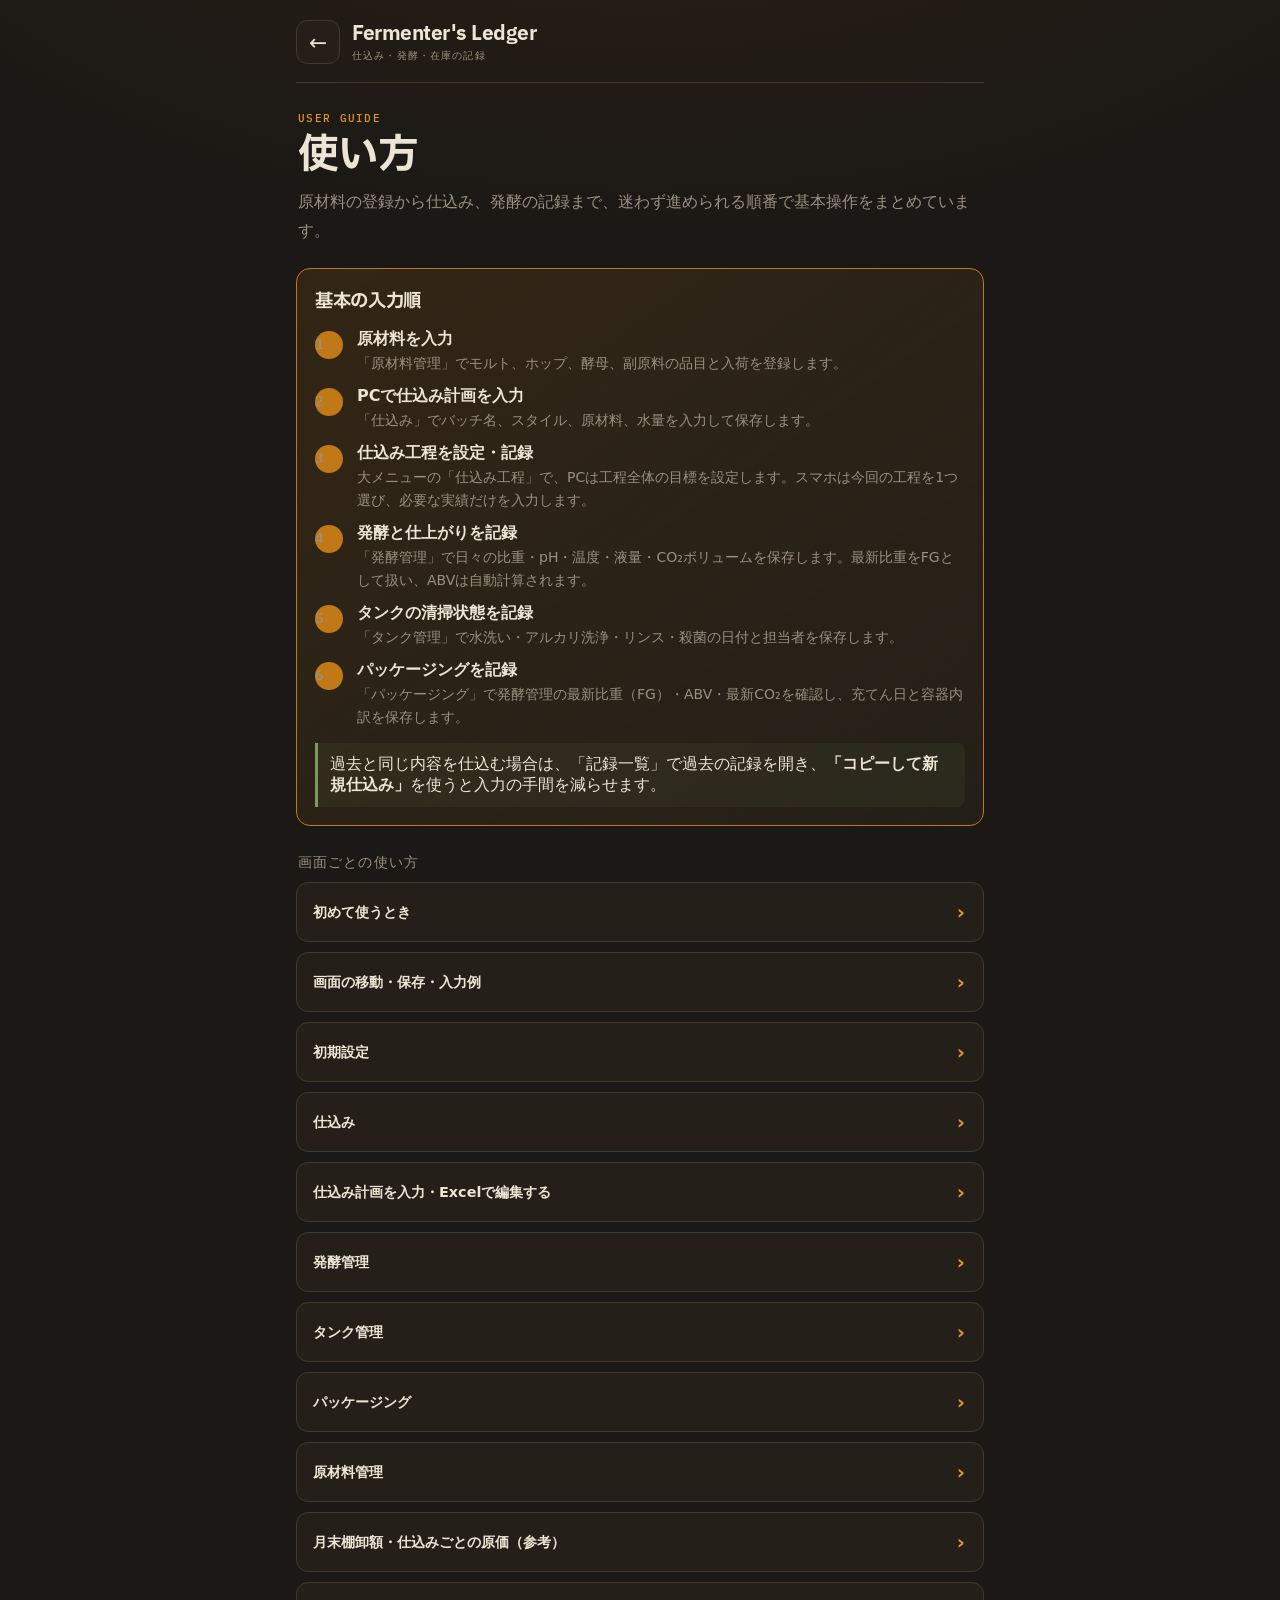
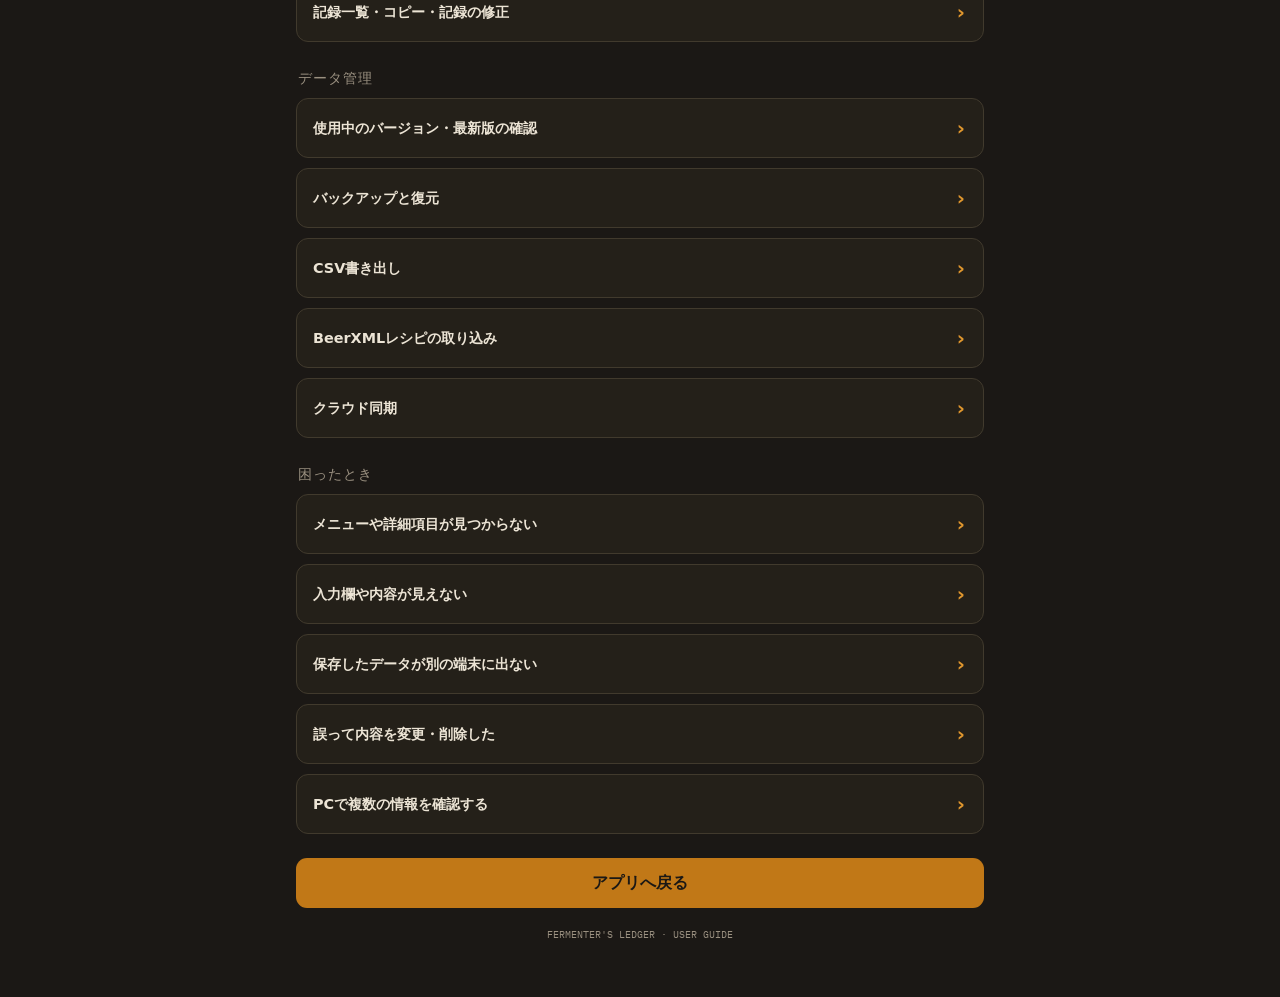
==== commit 8291bcf3: "Add initial brewery settings" ====
--- a/help.html
+++ b/help.html
@@ -74,6 +74,10 @@
     <div class="content"><p>画面上部に現在の画面名を表示します。スマホでは下部タブから移動し、PCでは上部タブを使います。原材料管理の「表示する内容」から、品目別・在庫一覧・受払一覧を選びます。品目別は4分類の表を開いた状態で表示します。</p><p>仕込み計画は「保存」で確定します。発酵とパッケージングはそれぞれの専用画面で保存します。入力を変更したときだけ上部に未保存の案内を表示します。端末への保存とクラウド同期は別なので、☰の同期状態も確認してください。</p><p>数値欄の灰色表示は入力例です。直接入力するか、＋／−で調整してください。項目名と単位を確認し、必要に応じてキーボードを閉じて操作してください。</p></div>
   </details>
   <details>
+    <summary>初期設定</summary>
+    <div class="content"><p>右上の☰→「初期設定」で、醸造所・事業所名、担当者一覧、標準タンク数とタンク名の接頭辞、バッチ番号の接頭辞と桁数を設定します。</p><p>担当者は仕込み計画とタンク清掃記録の入力候補に、タンクは仕込み計画とタンク管理の候補に反映されます。標準タンク数を減らしても既存の清掃記録は削除されません。設定はJSONバックアップとクラウド同期に含まれます。</p></div>
+  </details>
+  <details>
     <summary>仕込み</summary>
     <div class="content"><p><strong>基本メニュー：</strong>「原材料管理・仕込み・仕込み工程・発酵管理・タンク管理・記録一覧」の6つです。「パッケージング」は、☰→「表示するメニュー」で必要なときだけ追加できます。表示設定はブラウザーごとに記憶します。</p></div>
     <div class="content"><p><strong>計画と現場入力を分離：</strong>「仕込み」ではバッチの基本情報、原材料、水量を入力します。工程目標と現場の実績は、保存後に大メニューの「仕込み工程」で管理します。</p></div>
@@ -142,7 +146,7 @@
   <div class="section-label">データ管理</div>
   <details>
     <summary>使用中のバージョン・最新版の確認</summary>
-<div class="content"><p>画面上部の<strong>v107</strong>のような番号が、この画面で使用中のバージョンです。通常版・デモ版の両方で表示されます。</p><p>☰メニューの「バージョン」で公開版と比較できます。「最新版を確認」は通信できた時点の公開版を確認します。通信できない場合は最新版とは判定しません。</p><p>新しい版がある場合は、入力中の内容を保存してから再読み込みしてください。自動で画面を再読み込みすることはありません。PCとスマートフォンの両方で番号を確認してください。</p></div>
+<div class="content"><p>画面上部の<strong>v108</strong>のような番号が、この画面で使用中のバージョンです。通常版・デモ版の両方で表示されます。</p><p>☰メニューの「バージョン」で公開版と比較できます。「最新版を確認」は通信できた時点の公開版を確認します。通信できない場合は最新版とは判定しません。</p><p>新しい版がある場合は、入力中の内容を保存してから再読み込みしてください。自動で画面を再読み込みすることはありません。PCとスマートフォンの両方で番号を確認してください。</p></div>
   </details>
   <details>
     <summary>バックアップと復元</summary>
